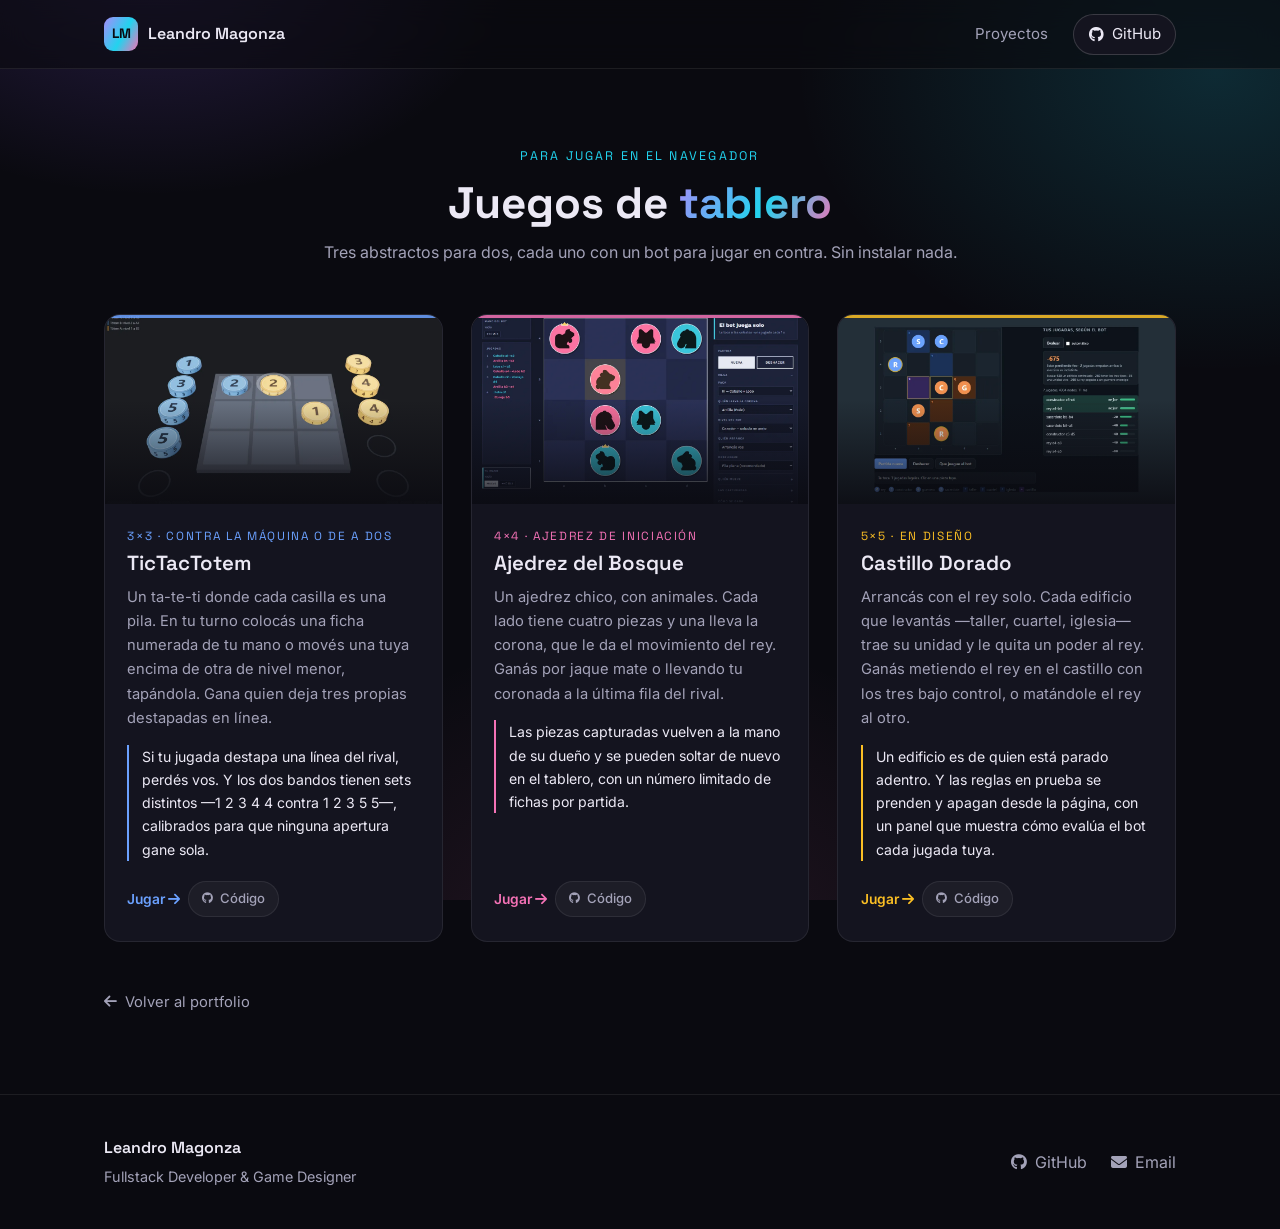
==== games/index.html @ 07c810e4 "Add a games page with the three browser-playable board games /games/ lists TicTacTotem, Ajedrez del " ====
<!DOCTYPE html>
<html lang="es">

<head>
  <meta charset="UTF-8">
  <meta name="viewport" content="width=device-width, initial-scale=1.0">
  <title>Juegos · Leandro Magonza</title>
  <meta name="description"
    content="Tres juegos de tablero abstractos para jugar en el navegador: TicTacTotem, Ajedrez del Bosque y Castillo Dorado.">
  <meta name="author" content="Leandro Magonza">

  <meta property="og:title" content="Juegos · Leandro Magonza">
  <meta property="og:description"
    content="Tres juegos de tablero abstractos, jugables en el navegador contra un bot.">
  <meta property="og:type" content="website">
  <meta property="og:url" content="https://leandromagonza.github.io/games/">

  <link rel="icon"
    href="data:image/svg+xml,<svg xmlns='http://www.w3.org/2000/svg' viewBox='0 0 100 100'><text y='.9em' font-size='90'>🎲</text></svg>">

  <link rel="preconnect" href="https://fonts.googleapis.com">
  <link rel="preconnect" href="https://fonts.gstatic.com" crossorigin>
  <link rel="stylesheet"
    href="https://fonts.googleapis.com/css2?family=Inter:wght@400;500;600;700&family=Space+Grotesk:wght@500;600;700&display=swap">
  <link rel="stylesheet" href="https://cdnjs.cloudflare.com/ajax/libs/font-awesome/6.5.1/css/all.min.css">
  <!-- Mismo sistema de diseño que el portfolio: esta página sólo agrega lo propio. -->
  <link rel="stylesheet" href="../style.css">
  <style>
    .juegos {
      max-width: var(--maxw);
      margin: 0 auto;
      padding: 4.5rem 1.5rem 3rem;
    }

    .juegos__grid {
      display: grid;
      grid-template-columns: repeat(auto-fill, minmax(320px, 1fr));
      gap: 1.75rem;
    }

    /* En el portfolio la tarjeta abre un modal por JS; acá la tarjeta entera
       lleva al juego. El enlace del título se estira sobre toda la tarjeta y
       "Código" queda encima, clickeable aparte. */
    .juego .project-card__title a::after {
      content: "";
      position: absolute;
      inset: 0;
      z-index: 1;
    }

    .juego .project-card__title a:focus-visible {
      outline: none;
    }

    .juego:focus-within {
      transform: translateY(-6px);
      border-color: var(--card-accent);
      box-shadow: 0 26px 60px -24px var(--card-glow);
    }

    .juego__meta {
      font-family: "Space Grotesk", sans-serif;
      font-size: 0.74rem;
      letter-spacing: 0.14em;
      text-transform: uppercase;
      color: var(--card-accent);
      margin: 0 0 0.45rem;
    }

    /* El portfolio corta la descripción a tres líneas; acá la descripción es
       el contenido, así que va entera. */
    .juego .project-card__desc {
      display: block;
      -webkit-line-clamp: unset;
      overflow: visible;
      margin-bottom: 0.9rem;
    }

    .juego__distinto {
      font-size: 0.88rem;
      color: var(--text);
      margin: 0 0 1.25rem;
      padding-left: 0.8rem;
      border-left: 2px solid var(--card-accent);
    }

    .juego .project-card__links {
      position: relative;
      z-index: 2;
      align-items: center;
    }

    .juego__jugar {
      font-size: 0.86rem;
      font-weight: 600;
      color: var(--card-accent);
    }

    .juego__volver {
      display: inline-flex;
      align-items: center;
      gap: 0.5rem;
      color: var(--muted);
      font-size: 0.92rem;
      margin-top: 3rem;
    }

    .juego__volver:hover {
      color: var(--text);
    }

    @media (prefers-reduced-motion: reduce) {

      .juego,
      .juego img {
        transition: none !important;
        transform: none !important;
      }
    }
  </style>
</head>

<body>
  <div class="bg-glows" aria-hidden="true"></div>

  <header class="nav">
    <div class="nav__inner">
      <a class="nav__brand" href="../">
        <span class="nav__logo">LM</span>
        <span class="nav__name">Leandro Magonza</span>
      </a>
      <nav class="nav__links">
        <a href="../#projects">Proyectos</a>
        <a class="nav__cta" href="https://github.com/LeandroMagonza" target="_blank" rel="noopener">
          <i class="fab fa-github"></i><span>GitHub</span>
        </a>
      </nav>
    </div>
  </header>

  <main class="juegos">
    <div class="section__head">
      <span class="section__kicker">Para jugar en el navegador</span>
      <h1 class="section__title">Juegos de <span class="grad-text">tablero</span></h1>
      <p class="section__sub">Tres abstractos para dos, cada uno con un bot para jugar en contra. Sin instalar nada.</p>
    </div>

    <div class="juegos__grid">

      <article class="project-card juego" style="--card-accent:#6BA1FF;--card-glow:rgba(107,161,255,.45)">
        <div class="project-card__media">
          <img src="img/tictactotem.webp" width="1200" height="750" loading="lazy"
            alt="Partida de TicTacTotem en curso: un tablero de tres por tres con fichas numeradas azules y amarillas.">
        </div>
        <div class="project-card__body">
          <p class="juego__meta">3×3 · contra la máquina o de a dos</p>
          <h2 class="project-card__title">
            <a href="https://leandromagonza.github.io/TicTacTotem/">TicTacTotem</a>
          </h2>
          <p class="project-card__desc">
            Un ta-te-ti donde cada casilla es una pila. En tu turno colocás una ficha numerada
            de tu mano o movés una tuya encima de otra de nivel menor, tapándola. Gana quien
            deja tres propias destapadas en línea.
          </p>
          <p class="juego__distinto">
            Si tu jugada destapa una línea del rival, perdés vos. Y los dos bandos tienen sets
            distintos —1 2 3 4 4 contra 1 2 3 5 5—, calibrados para que ninguna apertura gane sola.
          </p>
          <div class="project-card__links">
            <span class="juego__jugar">Jugar <i class="fas fa-arrow-right"></i></span>
            <a class="link-btn" href="https://github.com/LeandroMagonza/TicTacTotem" target="_blank" rel="noopener">
              <i class="fab fa-github"></i> Código
            </a>
          </div>
        </div>
      </article>

      <article class="project-card juego" style="--card-accent:#F472B6;--card-glow:rgba(244,114,182,.45)">
        <div class="project-card__media">
          <img src="img/animal-chess.webp" width="1200" height="750" loading="lazy" style="object-position:50% 100%"
            alt="Partida del Ajedrez del Bosque en curso: un tablero de cuatro por cuatro con piezas de animales rosas y celestes.">
        </div>
        <div class="project-card__body">
          <p class="juego__meta">4×4 · ajedrez de iniciación</p>
          <h2 class="project-card__title">
            <a href="https://leandromagonza.github.io/animal-chess/">Ajedrez del Bosque</a>
          </h2>
          <p class="project-card__desc">
            Un ajedrez chico, con animales. Cada lado tiene cuatro piezas y una lleva la
            corona, que le da el movimiento del rey. Ganás por jaque mate o llevando tu
            coronada a la última fila del rival.
          </p>
          <p class="juego__distinto">
            Las piezas capturadas vuelven a la mano de su dueño y se pueden soltar de nuevo
            en el tablero, con un número limitado de fichas por partida.
          </p>
          <div class="project-card__links">
            <span class="juego__jugar">Jugar <i class="fas fa-arrow-right"></i></span>
            <a class="link-btn" href="https://github.com/LeandroMagonza/animal-chess" target="_blank" rel="noopener">
              <i class="fab fa-github"></i> Código
            </a>
          </div>
        </div>
      </article>

      <article class="project-card juego" style="--card-accent:#FBBF24;--card-glow:rgba(251,191,36,.4)">
        <div class="project-card__media">
          <img src="img/castillo-dorado.webp" width="1200" height="750" loading="lazy"
            alt="Partida de Castillo Dorado en curso: tablero de cinco por cinco con edificios y unidades azules y naranjas, un castillo violeta, y al lado la lista de jugadas evaluadas por el bot.">
        </div>
        <div class="project-card__body">
          <p class="juego__meta">5×5 · en diseño</p>
          <h2 class="project-card__title">
            <a href="https://leandromagonza.github.io/castillo-dorado/">Castillo Dorado</a>
          </h2>
          <p class="project-card__desc">
            Arrancás con el rey solo. Cada edificio que levantás —taller, cuartel, iglesia—
            trae su unidad y le quita un poder al rey. Ganás metiendo el rey en el castillo con
            los tres bajo control, o matándole el rey al otro.
          </p>
          <p class="juego__distinto">
            Un edificio es de quien está parado adentro. Y las reglas en prueba se prenden y
            apagan desde la página, con un panel que muestra cómo evalúa el bot cada jugada tuya.
          </p>
          <div class="project-card__links">
            <span class="juego__jugar">Jugar <i class="fas fa-arrow-right"></i></span>
            <a class="link-btn" href="https://github.com/LeandroMagonza/castillo-dorado" target="_blank" rel="noopener">
              <i class="fab fa-github"></i> Código
            </a>
          </div>
        </div>
      </article>

    </div>

    <a class="juego__volver" href="../"><i class="fas fa-arrow-left"></i> Volver al portfolio</a>
  </main>

  <footer class="footer">
    <div class="footer__inner">
      <div>
        <p class="footer__name">Leandro Magonza</p>
        <p class="footer__role">Fullstack Developer &amp; Game Designer</p>
      </div>
      <div class="footer__links">
        <a href="https://github.com/LeandroMagonza" target="_blank" rel="noopener">
          <i class="fab fa-github"></i> GitHub
        </a>
        <a href="mailto:leandro.magonza@gmail.com">
          <i class="fas fa-envelope"></i> Email
        </a>
      </div>
    </div>
  </footer>
</body>

</html>
---- style.css ----
/* =========================================================
   Leandro Magonza — Portfolio
   Modern dark theme
   ========================================================= */

:root {
  --bg: #0a0a10;
  --bg-2: #0f0f18;
  --surface: #14141f;
  --surface-2: #1b1b28;
  --border: rgba(255, 255, 255, 0.08);
  --border-strong: rgba(255, 255, 255, 0.16);
  --text: #ece9f5;
  --muted: #a3a2b8;
  --muted-2: #74738a;

  --violet: #8b5cf6;
  --cyan: #22d3ee;
  --pink: #f472b6;

  --accent-red: #ff5470;
  --accent-green: #4ade80;
  --accent-blue: #38bdf8;
  --accent-yellow: #fbbf24;

  --grad: linear-gradient(120deg, #a78bfa 0%, #22d3ee 55%, #f472b6 100%);
  --radius: 16px;
  --radius-sm: 10px;
  --shadow: 0 18px 50px -20px rgba(0, 0, 0, 0.75);
  --maxw: 1120px;
  --ease: cubic-bezier(0.22, 1, 0.36, 1);
}

* {
  box-sizing: border-box;
}

html {
  scroll-behavior: smooth;
}

body {
  margin: 0;
  font-family: "Inter", system-ui, -apple-system, sans-serif;
  background: var(--bg);
  color: var(--text);
  line-height: 1.65;
  -webkit-font-smoothing: antialiased;
  text-rendering: optimizeLegibility;
  overflow-x: hidden;
}

h1, h2, h3, h4 {
  font-family: "Space Grotesk", "Inter", sans-serif;
  line-height: 1.1;
  margin: 0;
}

a {
  color: inherit;
  text-decoration: none;
  transition: color 0.25s var(--ease);
}

img {
  max-width: 100%;
  display: block;
}

.grad-text {
  background: var(--grad);
  -webkit-background-clip: text;
  background-clip: text;
  -webkit-text-fill-color: transparent;
  color: transparent;
}

/* ---------- Ambient background ---------- */
.bg-glows {
  position: fixed;
  inset: 0;
  z-index: -1;
  background:
    radial-gradient(600px 400px at 12% -5%, rgba(139, 92, 246, 0.22), transparent 60%),
    radial-gradient(700px 500px at 95% 8%, rgba(34, 211, 238, 0.16), transparent 60%),
    radial-gradient(700px 600px at 50% 110%, rgba(244, 114, 182, 0.12), transparent 60%),
    var(--bg);
}

/* ---------- Navbar ---------- */
.nav {
  position: sticky;
  top: 0;
  z-index: 100;
  backdrop-filter: blur(14px);
  background: rgba(10, 10, 16, 0.62);
  border-bottom: 1px solid var(--border);
}

.nav__inner {
  max-width: var(--maxw);
  margin: 0 auto;
  padding: 0.85rem 1.5rem;
  display: flex;
  align-items: center;
  justify-content: space-between;
}

.nav__brand {
  display: flex;
  align-items: center;
  gap: 0.65rem;
  font-weight: 600;
}

.nav__logo {
  display: grid;
  place-items: center;
  width: 34px;
  height: 34px;
  border-radius: 9px;
  font-family: "Space Grotesk", sans-serif;
  font-weight: 700;
  font-size: 0.85rem;
  color: #0a0a10;
  background: var(--grad);
}

.nav__name {
  font-family: "Space Grotesk", sans-serif;
}

.nav__links {
  display: flex;
  align-items: center;
  gap: 1.6rem;
  font-size: 0.94rem;
}

.nav__links a {
  color: var(--muted);
}

.nav__links a:hover {
  color: var(--text);
}

.nav__cta {
  display: inline-flex;
  align-items: center;
  gap: 0.5rem;
  padding: 0.45rem 0.9rem;
  border-radius: 999px;
  border: 1px solid var(--border-strong);
  color: var(--text) !important;
  background: var(--surface);
  transition: border-color 0.25s var(--ease), transform 0.25s var(--ease);
}

.nav__cta:hover {
  border-color: var(--violet);
  transform: translateY(-1px);
}

/* ---------- Layout helpers ---------- */
main {
  max-width: var(--maxw);
  margin: 0 auto;
  padding: 0 1.5rem;
}

section {
  padding: 5.5rem 0;
}

.section__head {
  text-align: center;
  margin-bottom: 3rem;
}

.section__kicker {
  display: inline-block;
  font-family: "Space Grotesk", sans-serif;
  font-size: 0.78rem;
  letter-spacing: 0.18em;
  text-transform: uppercase;
  color: var(--cyan);
  margin-bottom: 0.75rem;
}

.section__title {
  font-size: clamp(1.9rem, 4vw, 2.75rem);
  font-weight: 700;
}

.section__sub {
  color: var(--muted);
  margin: 0.75rem 0 0;
}

/* ---------- Hero ---------- */
.hero {
  padding: 5.5rem 0 4.5rem;
}

.hero__inner {
  max-width: 760px;
}

.hero__eyebrow {
  font-family: "Space Grotesk", sans-serif;
  font-size: 0.9rem;
  letter-spacing: 0.06em;
  color: var(--muted);
  margin: 0 0 1.1rem;
  display: inline-flex;
  align-items: center;
  padding: 0.4rem 0.9rem;
  border-radius: 999px;
  border: 1px solid var(--border);
  background: rgba(255, 255, 255, 0.03);
}

.hero__title {
  font-size: clamp(3rem, 10vw, 5.75rem);
  font-weight: 700;
  letter-spacing: -0.02em;
  margin: 0 0 1.4rem;
}

.hero__lead {
  font-size: clamp(1.05rem, 2.4vw, 1.3rem);
  color: var(--muted);
  max-width: 620px;
  margin: 0 0 2.2rem;
}

.hero__lead strong {
  color: var(--text);
}

.hero__actions {
  display: flex;
  flex-wrap: wrap;
  gap: 0.9rem;
  margin-bottom: 3.5rem;
}

.btn {
  display: inline-flex;
  align-items: center;
  gap: 0.6rem;
  padding: 0.85rem 1.6rem;
  border-radius: 999px;
  font-weight: 600;
  font-size: 0.98rem;
  cursor: pointer;
  border: 1px solid transparent;
  transition: transform 0.25s var(--ease), box-shadow 0.25s var(--ease), border-color 0.25s var(--ease);
}

.btn--primary {
  color: #0a0a10;
  background: var(--grad);
  box-shadow: 0 12px 30px -10px rgba(139, 92, 246, 0.6);
}

.btn--primary:hover {
  transform: translateY(-2px);
  box-shadow: 0 18px 40px -12px rgba(34, 211, 238, 0.6);
}

.btn--ghost {
  color: var(--text);
  background: var(--surface);
  border-color: var(--border-strong);
}

.btn--ghost:hover {
  transform: translateY(-2px);
  border-color: var(--violet);
}

.hero__stats {
  list-style: none;
  margin: 0;
  padding: 0;
  display: flex;
  flex-wrap: wrap;
  gap: 2.75rem;
}

.hero__stats li {
  display: flex;
  flex-direction: column;
}

.stat__num {
  font-family: "Space Grotesk", sans-serif;
  font-size: clamp(2rem, 5vw, 2.85rem);
  font-weight: 700;
  line-height: 1;
}

.stat__plus {
  color: var(--cyan);
}

.stat__label {
  color: var(--muted);
  font-size: 0.9rem;
  margin-top: 0.35rem;
}

/* ---------- About ---------- */
.about__grid {
  display: grid;
  grid-template-columns: 1.15fr 1fr;
  gap: 3rem;
  align-items: start;
}

.about__text p {
  margin: 0 0 1.2rem;
  color: var(--muted);
  font-size: 1.02rem;
}

.about__text strong {
  color: var(--text);
}

.skills__group {
  padding: 1.5rem;
  border: 1px solid var(--border);
  border-radius: var(--radius);
  background: rgba(255, 255, 255, 0.02);
  margin-bottom: 1.25rem;
}

.skills__title {
  font-size: 1rem;
  font-weight: 600;
  margin-bottom: 1rem;
  display: flex;
  align-items: center;
  gap: 0.55rem;
}

.skills__title i {
  color: var(--cyan);
}

.chips {
  list-style: none;
  margin: 0;
  padding: 0;
  display: flex;
  flex-wrap: wrap;
  gap: 0.55rem;
}

.chips li {
  font-size: 0.86rem;
  padding: 0.4rem 0.85rem;
  border-radius: 999px;
  background: rgba(139, 92, 246, 0.12);
  border: 1px solid rgba(139, 92, 246, 0.25);
  color: #d9d2ff;
  transition: transform 0.2s var(--ease), background 0.2s var(--ease);
}

.chips li:hover {
  transform: translateY(-2px);
  background: rgba(139, 92, 246, 0.22);
}

.chips--muted li {
  background: rgba(255, 255, 255, 0.04);
  border-color: var(--border);
  color: var(--muted);
}

.chips--muted li:hover {
  background: rgba(255, 255, 255, 0.08);
}

/* ---------- Projects grid ---------- */
.projects__grid {
  display: grid;
  grid-template-columns: repeat(auto-fill, minmax(330px, 1fr));
  gap: 1.75rem;
}

.project-card {
  position: relative;
  display: flex;
  flex-direction: column;
  background: var(--surface);
  border: 1px solid var(--border);
  border-radius: var(--radius);
  overflow: hidden;
  cursor: pointer;
  transition: transform 0.35s var(--ease), border-color 0.35s var(--ease), box-shadow 0.35s var(--ease);
}

.project-card::before {
  content: "";
  position: absolute;
  top: 0;
  left: 0;
  right: 0;
  height: 3px;
  background: var(--card-accent, var(--violet));
  opacity: 0.85;
  z-index: 2;
}

.project-card:hover,
.project-card:focus-visible {
  transform: translateY(-6px);
  border-color: var(--card-accent, var(--violet));
  box-shadow: 0 26px 60px -24px var(--card-glow, rgba(139, 92, 246, 0.5));
  outline: none;
}

.project-card__media {
  position: relative;
  aspect-ratio: 16 / 9;
  overflow: hidden;
  background: var(--bg-2);
}

.project-card__media img {
  width: 100%;
  height: 100%;
  object-fit: cover;
  transition: transform 0.5s var(--ease);
}

.project-card:hover .project-card__media img {
  transform: scale(1.06);
}

.project-card__media::after {
  content: "";
  position: absolute;
  inset: 0;
  background: linear-gradient(to top, rgba(10, 10, 16, 0.85), transparent 55%);
}

.project-card__body {
  padding: 1.35rem 1.4rem 1.5rem;
  display: flex;
  flex-direction: column;
  flex: 1;
}

.project-card__title {
  font-size: 1.28rem;
  font-weight: 600;
  margin-bottom: 0.6rem;
  transition: color 0.25s var(--ease);
}

.project-card:hover .project-card__title {
  color: var(--card-accent, var(--violet));
}

.project-card__desc {
  color: var(--muted);
  font-size: 0.92rem;
  margin: 0 0 1.15rem;
  display: -webkit-box;
  -webkit-line-clamp: 3;
  -webkit-box-orient: vertical;
  overflow: hidden;
}

.project-card__links {
  margin-top: auto;
  display: flex;
  flex-wrap: wrap;
  gap: 0.5rem;
}

/* ---------- Link buttons (cards + modal) ---------- */
.link-btn {
  display: inline-flex;
  align-items: center;
  gap: 0.45rem;
  font-size: 0.82rem;
  font-weight: 500;
  padding: 0.4rem 0.8rem;
  border-radius: 999px;
  color: var(--muted);
  background: rgba(255, 255, 255, 0.04);
  border: 1px solid var(--border);
  transition: all 0.22s var(--ease);
}

.link-btn:hover {
  color: var(--text);
  border-color: var(--card-accent, var(--violet));
  background: rgba(255, 255, 255, 0.08);
  transform: translateY(-2px);
}

.link-btn i {
  font-size: 0.85em;
}

/* ---------- Footer ---------- */
.footer {
  border-top: 1px solid var(--border);
  margin-top: 2rem;
}

.footer__inner {
  max-width: var(--maxw);
  margin: 0 auto;
  padding: 2.5rem 1.5rem;
  display: flex;
  flex-wrap: wrap;
  gap: 1.5rem;
  align-items: center;
  justify-content: space-between;
}

.footer__name {
  font-family: "Space Grotesk", sans-serif;
  font-weight: 600;
  margin: 0;
}

.footer__role {
  color: var(--muted);
  font-size: 0.9rem;
  margin: 0.2rem 0 0;
}

.footer__links {
  display: flex;
  gap: 1.5rem;
}

.footer__links a {
  color: var(--muted);
  display: inline-flex;
  align-items: center;
  gap: 0.5rem;
}

.footer__links a:hover {
  color: var(--text);
}

/* ---------- Modal ---------- */
.modal {
  display: none;
  position: fixed;
  inset: 0;
  z-index: 1000;
  background: rgba(6, 6, 12, 0.72);
  backdrop-filter: blur(8px);
  padding: 2.5rem 1.25rem;
  overflow-y: auto;
}

.modal.open {
  display: block;
}

.modal__content {
  position: relative;
  max-width: 900px;
  margin: 0 auto;
  background: var(--surface);
  border: 1px solid var(--border-strong);
  border-radius: var(--radius);
  box-shadow: var(--shadow);
  padding: 2.25rem 2.25rem 2.5rem;
  animation: modalIn 0.35s var(--ease);
}

@keyframes modalIn {
  from { opacity: 0; transform: translateY(18px) scale(0.98); }
  to { opacity: 1; transform: translateY(0) scale(1); }
}

.modal__close {
  position: absolute;
  top: 1rem;
  right: 1.15rem;
  width: 38px;
  height: 38px;
  border-radius: 50%;
  border: 1px solid var(--border);
  background: rgba(255, 255, 255, 0.04);
  color: var(--muted);
  font-size: 1.4rem;
  line-height: 1;
  cursor: pointer;
  transition: all 0.22s var(--ease);
}

.modal__close:hover {
  color: var(--text);
  border-color: var(--accent-red);
  background: rgba(255, 84, 112, 0.15);
}

.modal__title {
  font-size: clamp(1.6rem, 4vw, 2.2rem);
  font-weight: 700;
  margin: 0 2.5rem 1rem 0;
}

.modal__links {
  display: flex;
  flex-wrap: wrap;
  gap: 0.5rem;
  margin-bottom: 1.25rem;
}

.modal__desc {
  color: var(--muted);
  margin: 0 0 1.75rem;
  font-size: 1rem;
}

/* ---------- Carousel ---------- */
.carousel {
  position: relative;
  border-radius: var(--radius-sm);
  overflow: hidden;
  background: var(--bg-2);
  border: 1px solid var(--border);
}

.carousel__inner {
  display: flex;
  align-items: center;
  justify-content: center;
  min-height: 240px;
  max-height: 70vh;
}

.carousel__inner .carousel-image {
  max-height: 70vh;
  max-width: 100%;
  width: auto;
  height: auto;
  object-fit: contain;
}

.carousel__ctrl {
  position: absolute;
  top: 50%;
  transform: translateY(-50%);
  z-index: 3;
  width: 44px;
  height: 44px;
  display: grid;
  place-items: center;
  border-radius: 50%;
  border: 1px solid var(--border-strong);
  background: rgba(10, 10, 16, 0.65);
  backdrop-filter: blur(6px);
  color: var(--text);
  font-size: 1rem;
  cursor: pointer;
  transition: all 0.22s var(--ease);
}

.carousel__ctrl:hover {
  background: var(--violet);
  color: #0a0a10;
  border-color: var(--violet);
}

.carousel__ctrl--left { left: 12px; }
.carousel__ctrl--right { right: 12px; }

.hide {
  display: none !important;
}

/* ---------- Responsive ---------- */
@media (max-width: 820px) {
  .about__grid {
    grid-template-columns: 1fr;
    gap: 2rem;
  }
  section { padding: 4rem 0; }
  .hero { padding: 3.5rem 0 3rem; }
}

@media (max-width: 560px) {
  .nav__name { display: none; }
  .nav__links { gap: 1.1rem; }
  .hero__stats { gap: 1.75rem; }
  .projects__grid { grid-template-columns: 1fr; }
  .modal__content { padding: 1.75rem 1.35rem 2rem; }
  .modal { padding: 1.25rem 0.75rem; }
}

@media (prefers-reduced-motion: reduce) {
  * { animation: none !important; transition: none !important; scroll-behavior: auto; }
}
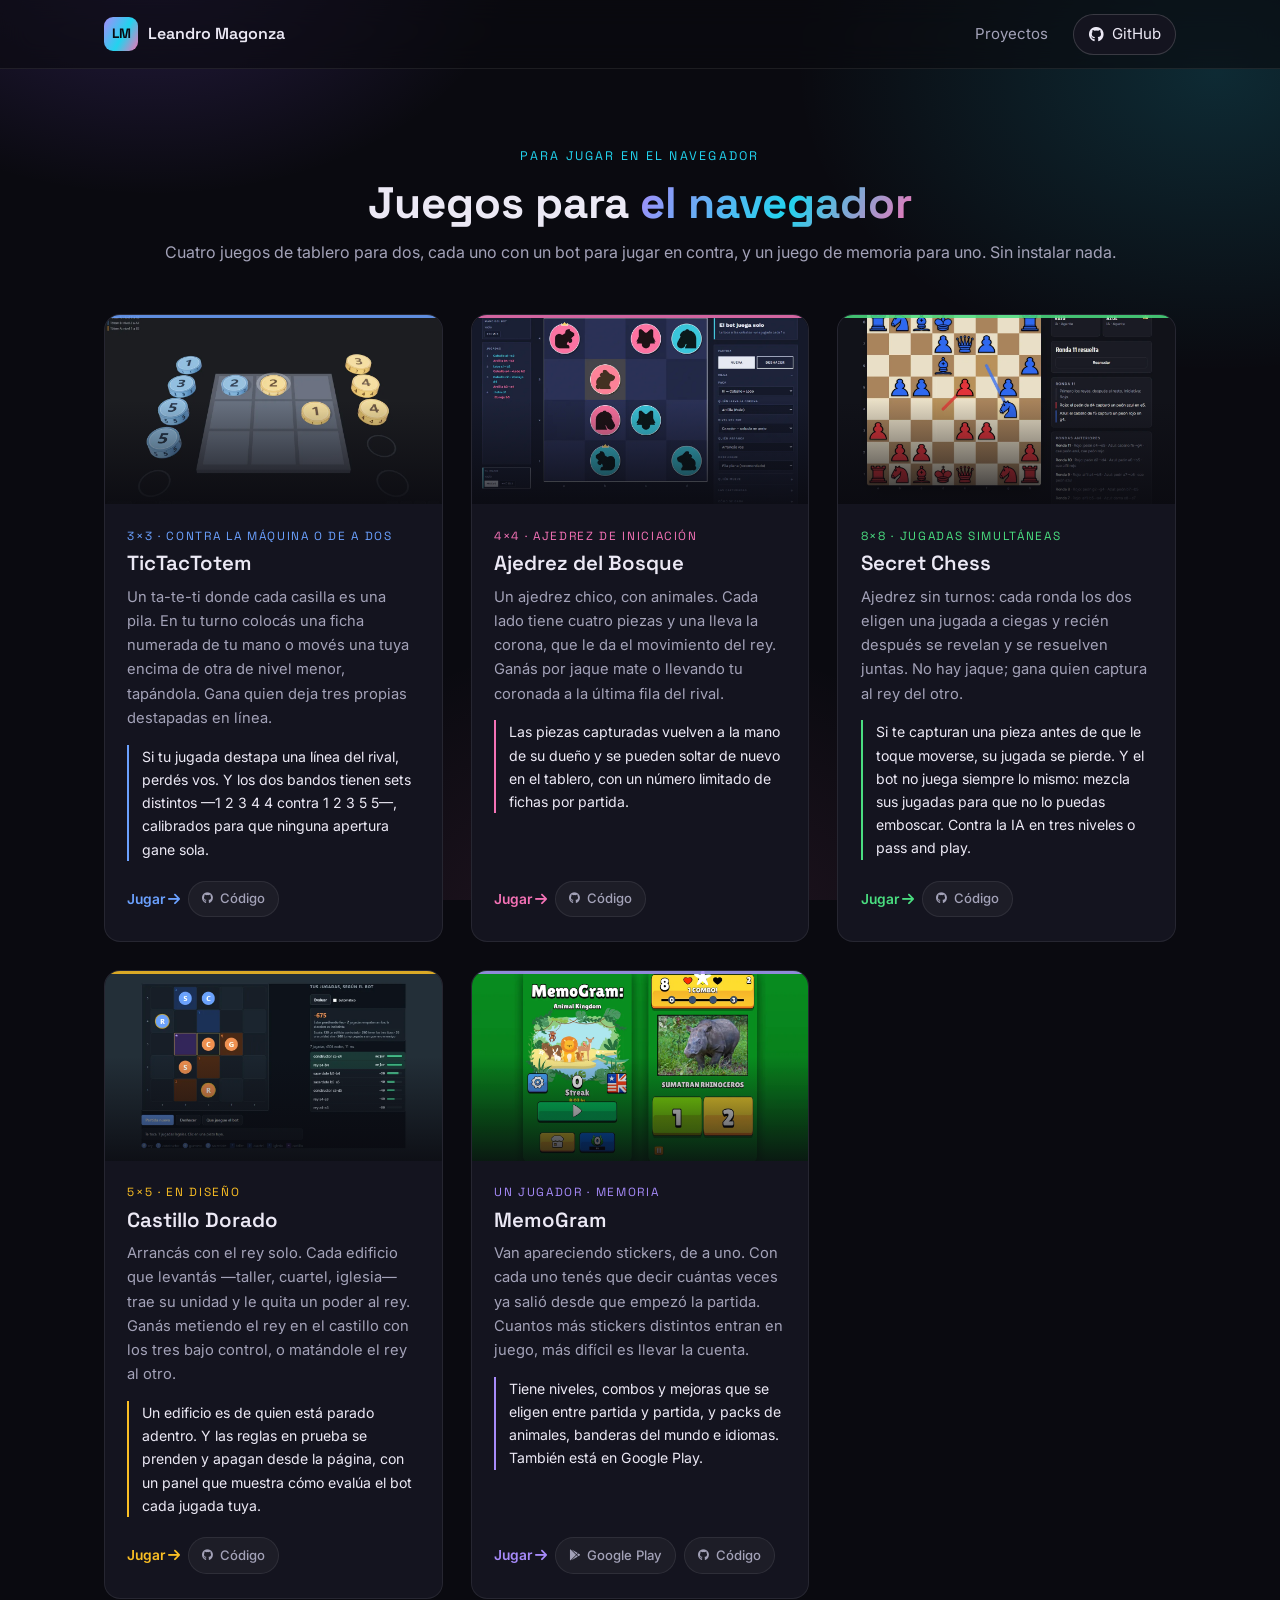
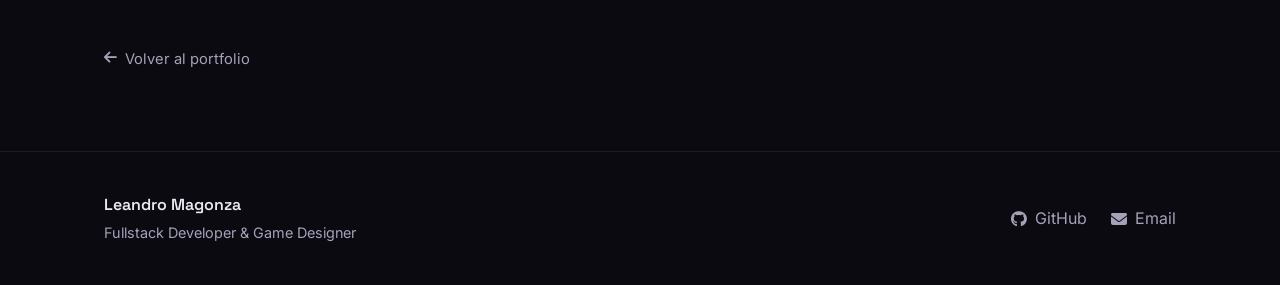
==== commit 1363bfef: "Add Secret Chess and MemoGram to the games page Co-Authored-By: Claude Fable 5.1 <noreply@anthropic." ====
--- a/games/index.html
+++ b/games/index.html
@@ -6,12 +6,12 @@
   <meta name="viewport" content="width=device-width, initial-scale=1.0">
   <title>Juegos · Leandro Magonza</title>
   <meta name="description"
-    content="Tres juegos de tablero abstractos para jugar en el navegador: TicTacTotem, Ajedrez del Bosque y Castillo Dorado.">
+    content="Juegos para jugar en el navegador: TicTacTotem, Ajedrez del Bosque, Secret Chess, Castillo Dorado y MemoGram.">
   <meta name="author" content="Leandro Magonza">
 
   <meta property="og:title" content="Juegos · Leandro Magonza">
   <meta property="og:description"
-    content="Tres juegos de tablero abstractos, jugables en el navegador contra un bot.">
+    content="Cuatro juegos de tablero con bot y un juego de memoria, jugables en el navegador.">
   <meta property="og:type" content="website">
   <meta property="og:url" content="https://leandromagonza.github.io/games/">
 
@@ -141,8 +141,8 @@
   <main class="juegos">
     <div class="section__head">
       <span class="section__kicker">Para jugar en el navegador</span>
-      <h1 class="section__title">Juegos de <span class="grad-text">tablero</span></h1>
-      <p class="section__sub">Tres abstractos para dos, cada uno con un bot para jugar en contra. Sin instalar nada.</p>
+      <h1 class="section__title">Juegos para <span class="grad-text">el navegador</span></h1>
+      <p class="section__sub">Cuatro juegos de tablero para dos, cada uno con un bot para jugar en contra, y un juego de memoria para uno. Sin instalar nada.</p>
     </div>
 
     <div class="juegos__grid">
@@ -203,6 +203,34 @@
         </div>
       </article>
 
+      <article class="project-card juego" style="--card-accent:#4ADE80;--card-glow:rgba(74,222,128,.4)">
+        <div class="project-card__media">
+          <img src="img/secret-chess.webp" width="1200" height="750" loading="lazy"
+            alt="Partida de Secret Chess en curso: tablero de ajedrez con piezas rojas y azules, dos flechas que muestran las jugadas reveladas de la ronda y, al lado, la crónica de lo que pasó.">
+        </div>
+        <div class="project-card__body">
+          <p class="juego__meta">8×8 · jugadas simultáneas</p>
+          <h2 class="project-card__title">
+            <a href="https://leandromagonza.github.io/SecretChess/">Secret Chess</a>
+          </h2>
+          <p class="project-card__desc">
+            Ajedrez sin turnos: cada ronda los dos eligen una jugada a ciegas y recién después
+            se revelan y se resuelven juntas. No hay jaque; gana quien captura al rey del otro.
+          </p>
+          <p class="juego__distinto">
+            Si te capturan una pieza antes de que le toque moverse, su jugada se pierde. Y el
+            bot no juega siempre lo mismo: mezcla sus jugadas para que no lo puedas emboscar.
+            Contra la IA en tres niveles o pass and play.
+          </p>
+          <div class="project-card__links">
+            <span class="juego__jugar">Jugar <i class="fas fa-arrow-right"></i></span>
+            <a class="link-btn" href="https://github.com/LeandroMagonza/SecretChess" target="_blank" rel="noopener">
+              <i class="fab fa-github"></i> Código
+            </a>
+          </div>
+        </div>
+      </article>
+
       <article class="project-card juego" style="--card-accent:#FBBF24;--card-glow:rgba(251,191,36,.4)">
         <div class="project-card__media">
           <img src="img/castillo-dorado.webp" width="1200" height="750" loading="lazy"
@@ -225,6 +253,37 @@
           <div class="project-card__links">
             <span class="juego__jugar">Jugar <i class="fas fa-arrow-right"></i></span>
             <a class="link-btn" href="https://github.com/LeandroMagonza/castillo-dorado" target="_blank" rel="noopener">
+              <i class="fab fa-github"></i> Código
+            </a>
+          </div>
+        </div>
+      </article>
+
+      <article class="project-card juego" style="--card-accent:#A78BFA;--card-glow:rgba(167,139,250,.45)">
+        <div class="project-card__media">
+          <img src="img/memogram.webp" width="1200" height="750" loading="lazy"
+            alt="MemoGram: a la izquierda el menú de Animal Kingdom, a la derecha una partida con un sticker en pantalla y la grilla de números para responder.">
+        </div>
+        <div class="project-card__body">
+          <p class="juego__meta">Un jugador · memoria</p>
+          <h2 class="project-card__title">
+            <a href="https://leandromagonza.github.io/MemoryGame/">MemoGram</a>
+          </h2>
+          <p class="project-card__desc">
+            Van apareciendo stickers, de a uno. Con cada uno tenés que decir cuántas veces
+            ya salió desde que empezó la partida. Cuantos más stickers distintos entran en
+            juego, más difícil es llevar la cuenta.
+          </p>
+          <p class="juego__distinto">
+            Tiene niveles, combos y mejoras que se eligen entre partida y partida, y packs de
+            animales, banderas del mundo e idiomas. También está en Google Play.
+          </p>
+          <div class="project-card__links">
+            <span class="juego__jugar">Jugar <i class="fas fa-arrow-right"></i></span>
+            <a class="link-btn" href="https://play.google.com/store/apps/details?id=com.piratepenguin.memogramworldflags" target="_blank" rel="noopener">
+              <i class="fab fa-google-play"></i> Google Play
+            </a>
+            <a class="link-btn" href="https://github.com/LeandroMagonza/MemoryGame" target="_blank" rel="noopener">
               <i class="fab fa-github"></i> Código
             </a>
           </div>
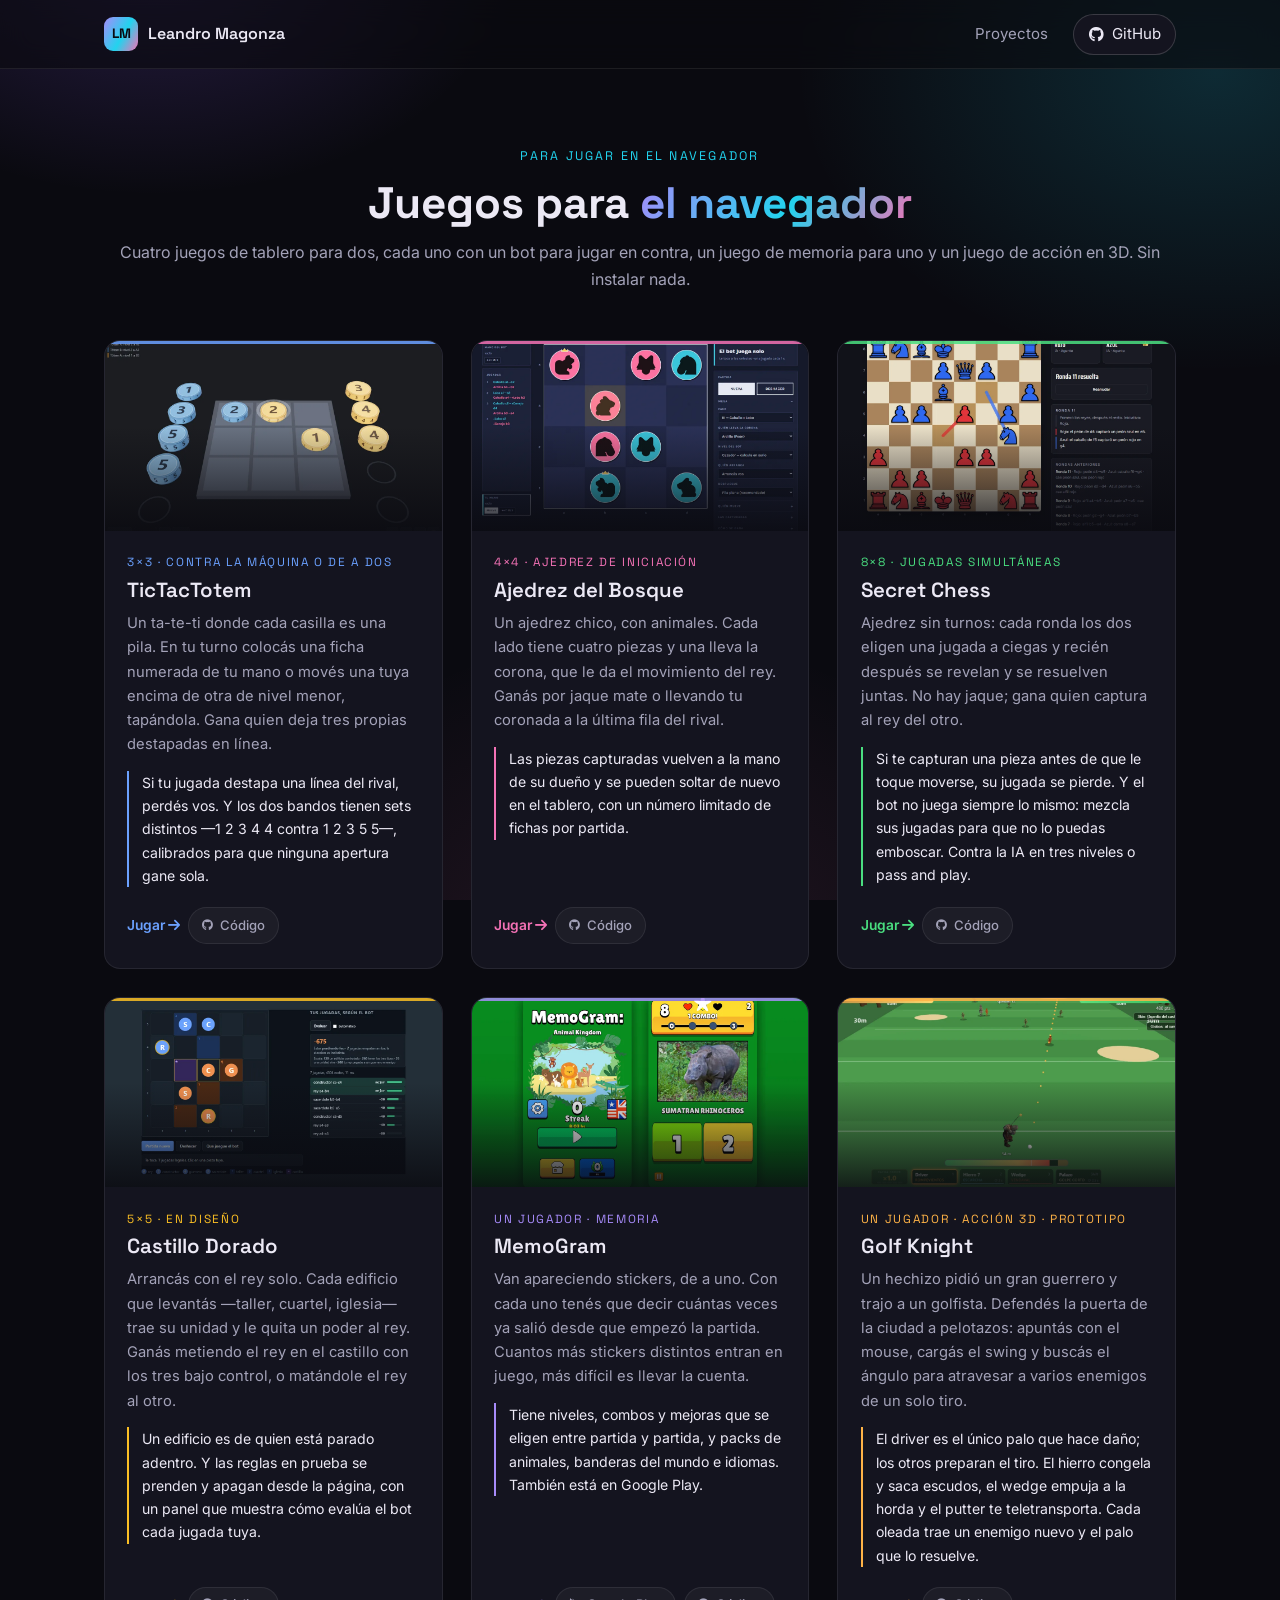
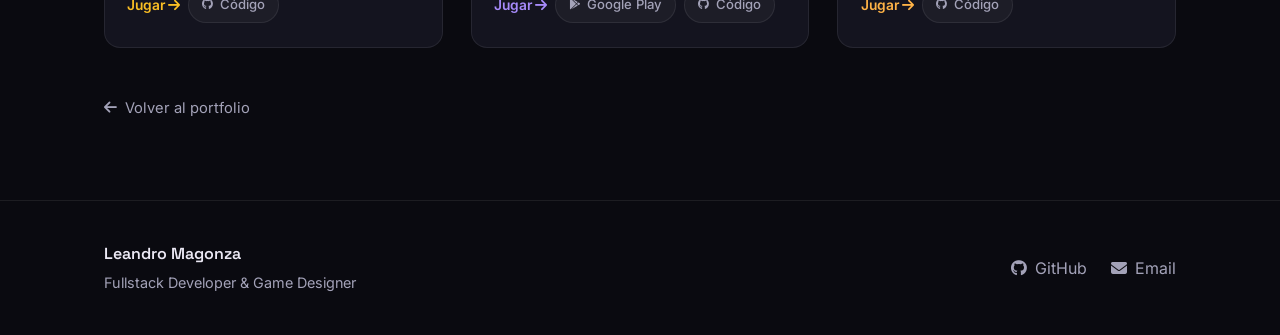
==== commit 70b4c009: "Add Golf Knight to the games page and the portfolio Co-Authored-By: Claude Fable 5.1 <noreply@anthro" ====
--- a/games/index.html
+++ b/games/index.html
@@ -6,12 +6,12 @@
   <meta name="viewport" content="width=device-width, initial-scale=1.0">
   <title>Juegos · Leandro Magonza</title>
   <meta name="description"
-    content="Juegos para jugar en el navegador: TicTacTotem, Ajedrez del Bosque, Secret Chess, Castillo Dorado y MemoGram.">
+    content="Juegos para jugar en el navegador: TicTacTotem, Ajedrez del Bosque, Secret Chess, Castillo Dorado, MemoGram y Golf Knight.">
   <meta name="author" content="Leandro Magonza">
 
   <meta property="og:title" content="Juegos · Leandro Magonza">
   <meta property="og:description"
-    content="Cuatro juegos de tablero con bot y un juego de memoria, jugables en el navegador.">
+    content="Cuatro juegos de tablero con bot, un juego de memoria y un juego de acción, jugables en el navegador.">
   <meta property="og:type" content="website">
   <meta property="og:url" content="https://leandromagonza.github.io/games/">
 
@@ -142,7 +142,7 @@
     <div class="section__head">
       <span class="section__kicker">Para jugar en el navegador</span>
       <h1 class="section__title">Juegos para <span class="grad-text">el navegador</span></h1>
-      <p class="section__sub">Cuatro juegos de tablero para dos, cada uno con un bot para jugar en contra, y un juego de memoria para uno. Sin instalar nada.</p>
+      <p class="section__sub">Cuatro juegos de tablero para dos, cada uno con un bot para jugar en contra, un juego de memoria para uno y un juego de acción en 3D. Sin instalar nada.</p>
     </div>
 
     <div class="juegos__grid">
@@ -284,6 +284,35 @@
               <i class="fab fa-google-play"></i> Google Play
             </a>
             <a class="link-btn" href="https://github.com/LeandroMagonza/MemoryGame" target="_blank" rel="noopener">
+              <i class="fab fa-github"></i> Código
+            </a>
+          </div>
+        </div>
+      </article>
+
+      <article class="project-card juego" style="--card-accent:#FFB347;--card-glow:rgba(255,179,71,.45)">
+        <div class="project-card__media">
+          <img src="img/golf-knight.webp" width="1200" height="750" loading="lazy"
+            alt="Golf Knight: un caballero con un palo de golf carga un tiro contra una estampida de goblins y esqueletos que avanza por un campo de golf hacia la puerta de la ciudad.">
+        </div>
+        <div class="project-card__body">
+          <p class="juego__meta">Un jugador · acción 3D · prototipo</p>
+          <h2 class="project-card__title">
+            <a href="https://leandromagonza.github.io/GolfKnight/">Golf Knight</a>
+          </h2>
+          <p class="project-card__desc">
+            Un hechizo pidió un gran guerrero y trajo a un golfista. Defendés la puerta de la
+            ciudad a pelotazos: apuntás con el mouse, cargás el swing y buscás el ángulo para
+            atravesar a varios enemigos de un solo tiro.
+          </p>
+          <p class="juego__distinto">
+            El driver es el único palo que hace daño; los otros preparan el tiro. El hierro
+            congela y saca escudos, el wedge empuja a la horda y el putter te teletransporta.
+            Cada oleada trae un enemigo nuevo y el palo que lo resuelve.
+          </p>
+          <div class="project-card__links">
+            <span class="juego__jugar">Jugar <i class="fas fa-arrow-right"></i></span>
+            <a class="link-btn" href="https://github.com/LeandroMagonza/GolfKnight" target="_blank" rel="noopener">
               <i class="fab fa-github"></i> Código
             </a>
           </div>
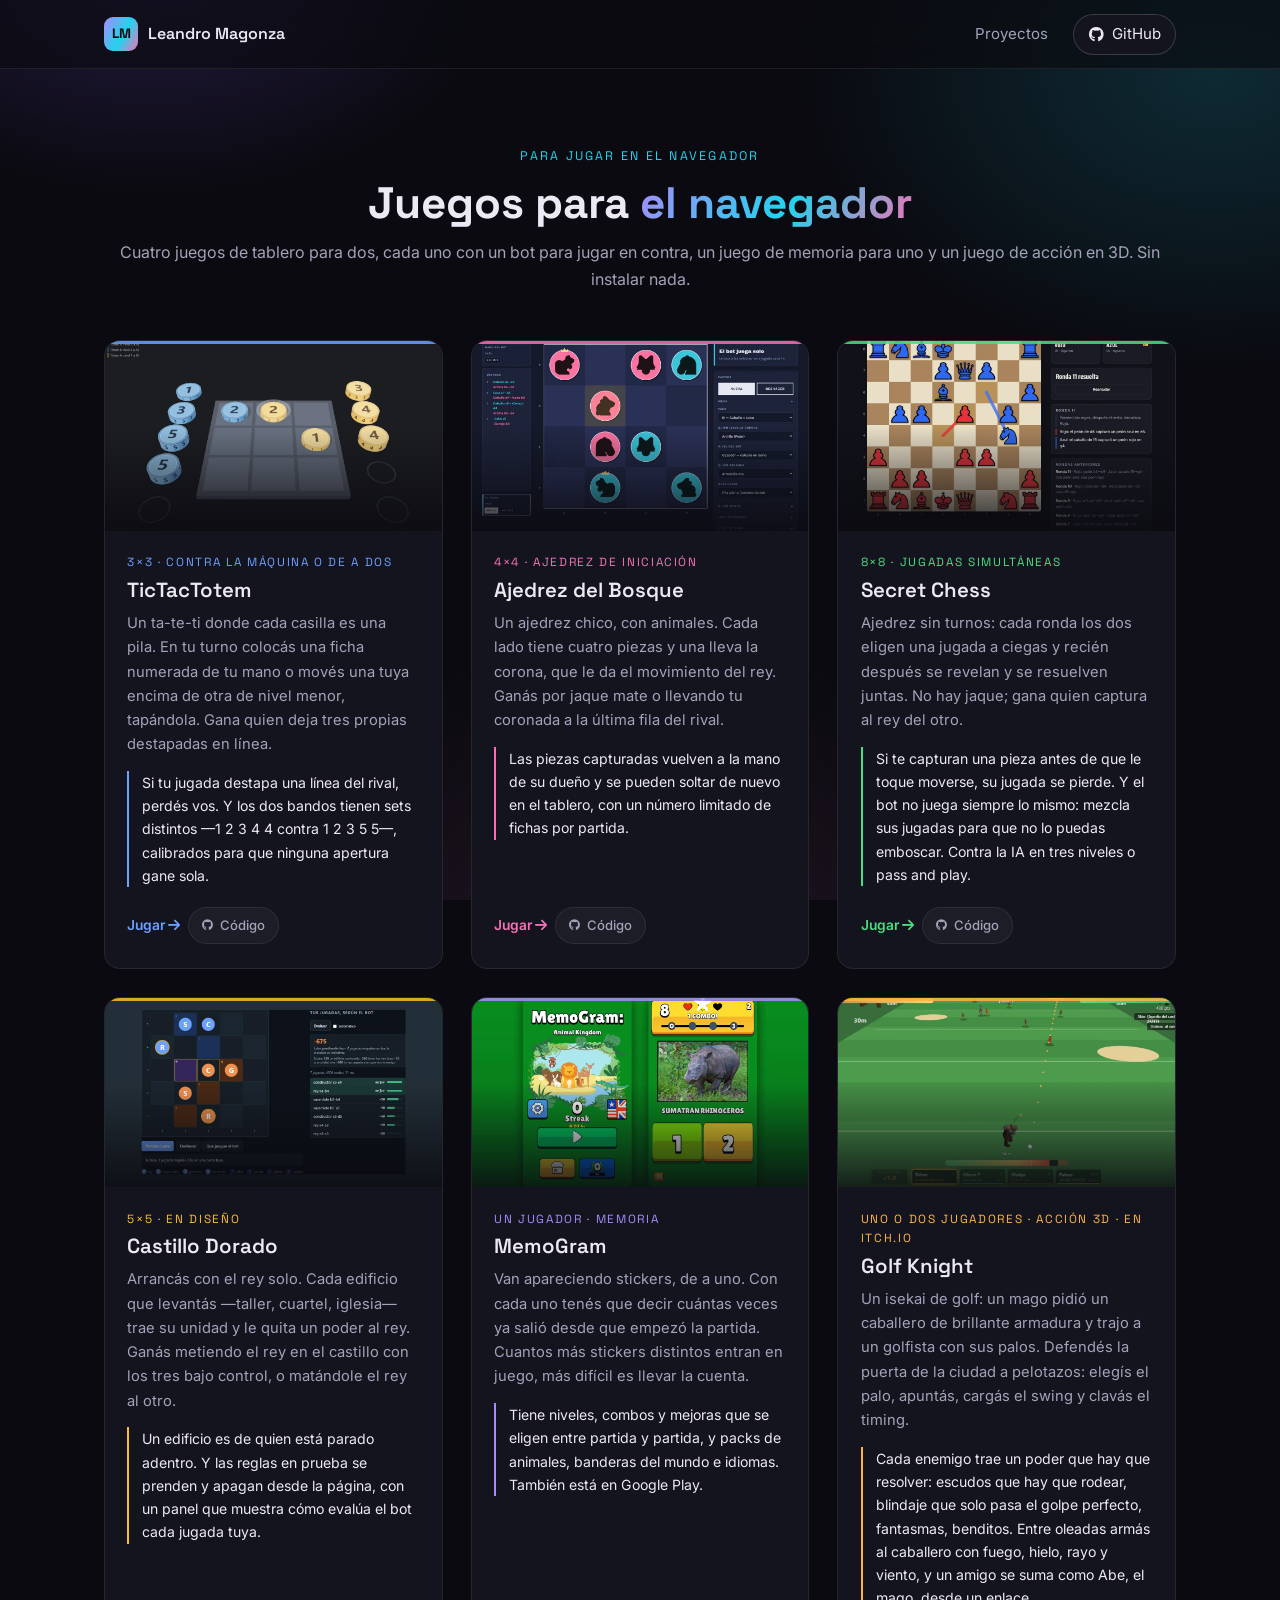
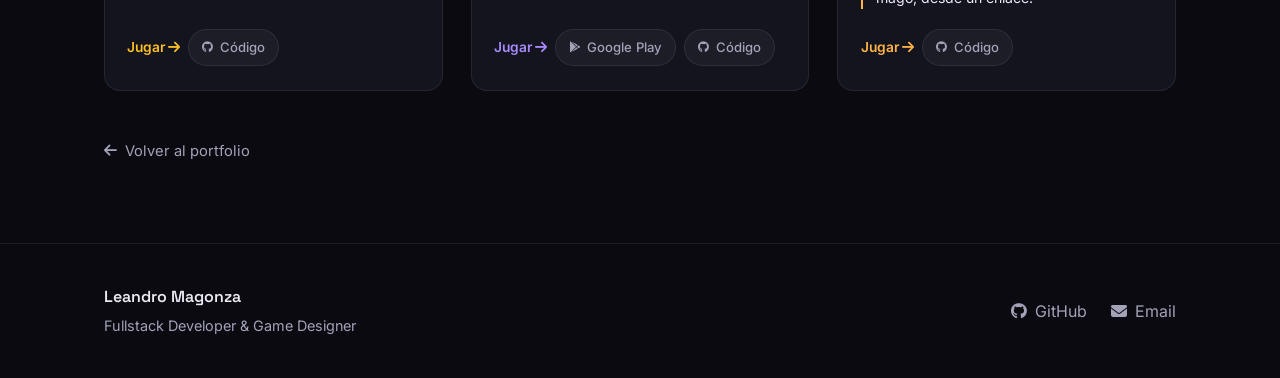
==== commit 9fd843f8: "Golf Knight se juega en itch.io: los enlaces y el texto de la tarjeta Co-Authored-By: Claude Opus 5." ====
--- a/games/index.html
+++ b/games/index.html
@@ -296,19 +296,19 @@
             alt="Golf Knight: un caballero con un palo de golf carga un tiro contra una estampida de goblins y esqueletos que avanza por un campo de golf hacia la puerta de la ciudad.">
         </div>
         <div class="project-card__body">
-          <p class="juego__meta">Un jugador · acción 3D · prototipo</p>
-          <h2 class="project-card__title">
-            <a href="https://leandromagonza.github.io/GolfKnight/">Golf Knight</a>
-          </h2>
-          <p class="project-card__desc">
-            Un hechizo pidió un gran guerrero y trajo a un golfista. Defendés la puerta de la
-            ciudad a pelotazos: apuntás con el mouse, cargás el swing y buscás el ángulo para
-            atravesar a varios enemigos de un solo tiro.
-          </p>
-          <p class="juego__distinto">
-            El driver es el único palo que hace daño; los otros preparan el tiro. El hierro
-            congela y saca escudos, el wedge empuja a la horda y el putter te teletransporta.
-            Cada oleada trae un enemigo nuevo y el palo que lo resuelve.
+          <p class="juego__meta">Uno o dos jugadores · acción 3D · en itch.io</p>
+          <h2 class="project-card__title">
+            <a href="https://forja-de-almas.itch.io/golf-knight">Golf Knight</a>
+          </h2>
+          <p class="project-card__desc">
+            Un isekai de golf: un mago pidió un caballero de brillante armadura y trajo a un
+            golfista con sus palos. Defendés la puerta de la ciudad a pelotazos: elegís el palo,
+            apuntás, cargás el swing y clavás el timing.
+          </p>
+          <p class="juego__distinto">
+            Cada enemigo trae un poder que hay que resolver: escudos que hay que rodear, blindaje
+            que solo pasa el golpe perfecto, fantasmas, benditos. Entre oleadas armás al caballero
+            con fuego, hielo, rayo y viento, y un amigo se suma como Abe, el mago, desde un enlace.
           </p>
           <div class="project-card__links">
             <span class="juego__jugar">Jugar <i class="fas fa-arrow-right"></i></span>
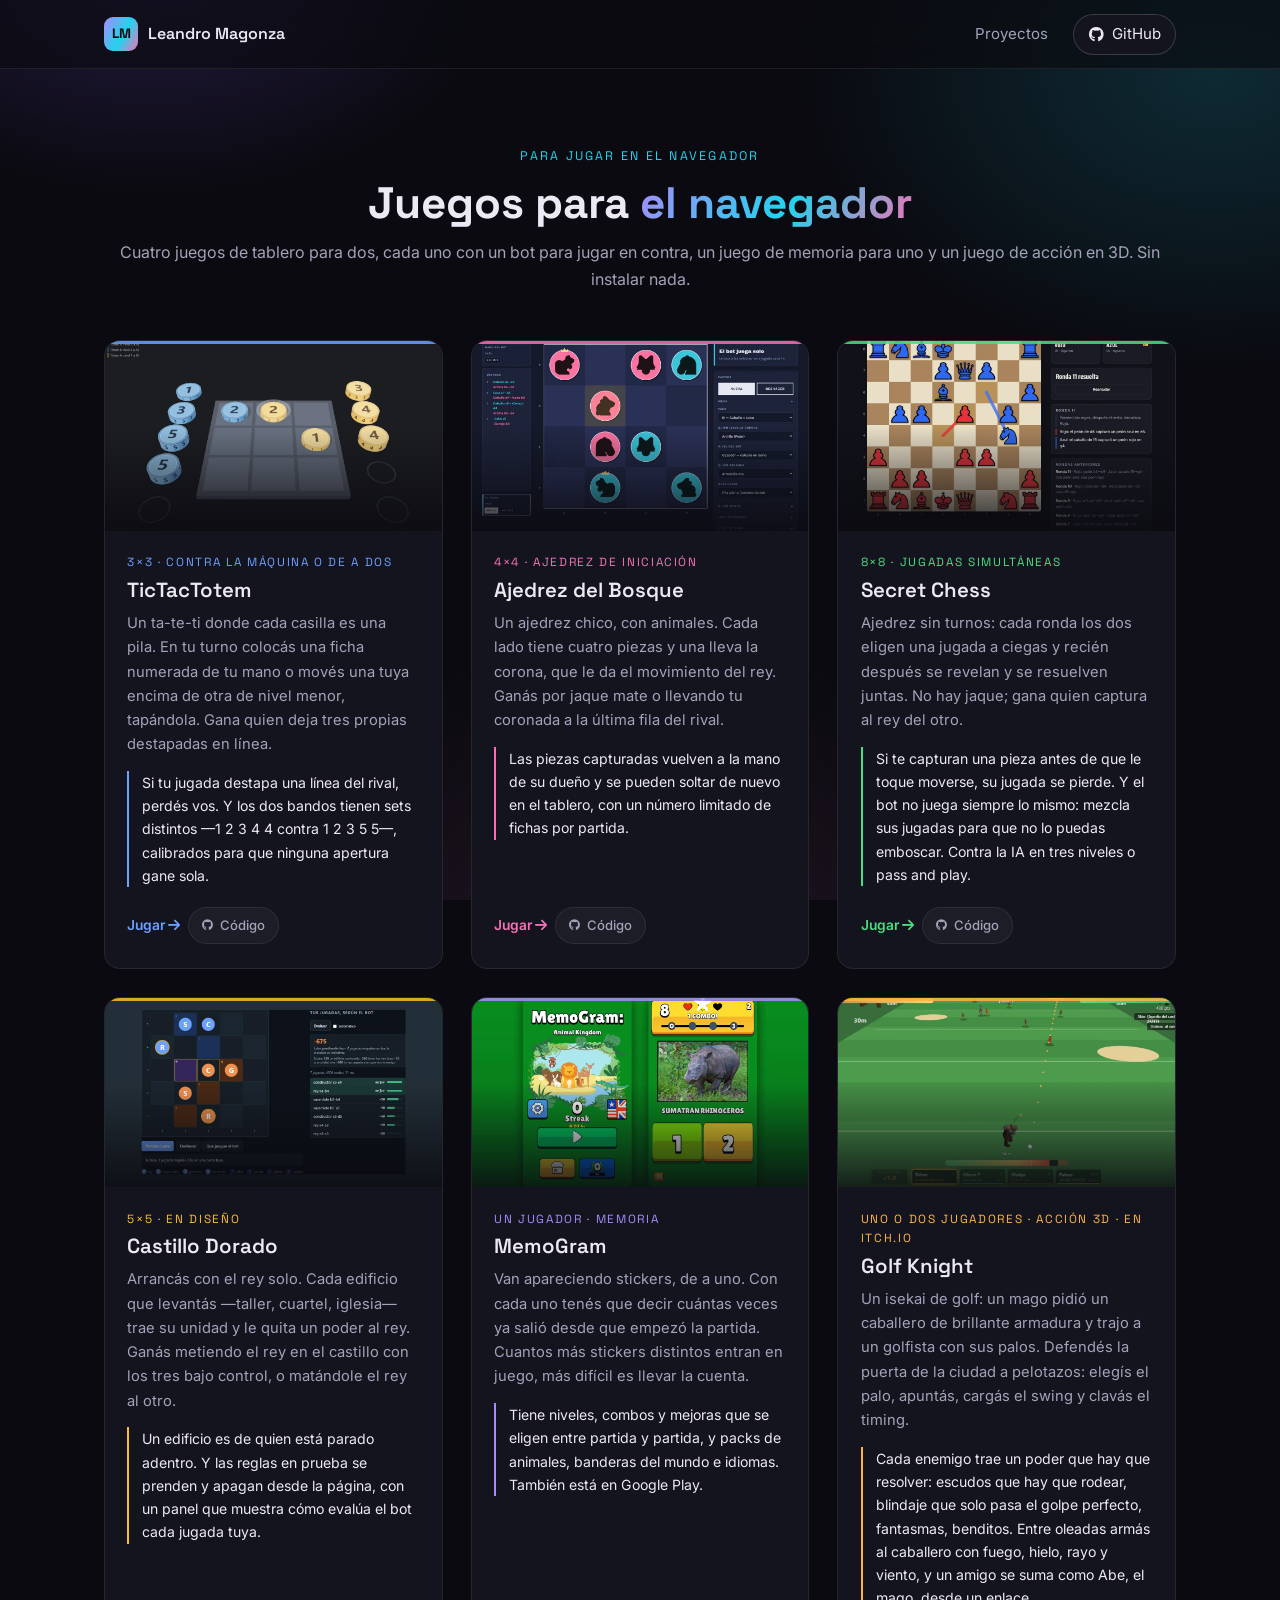
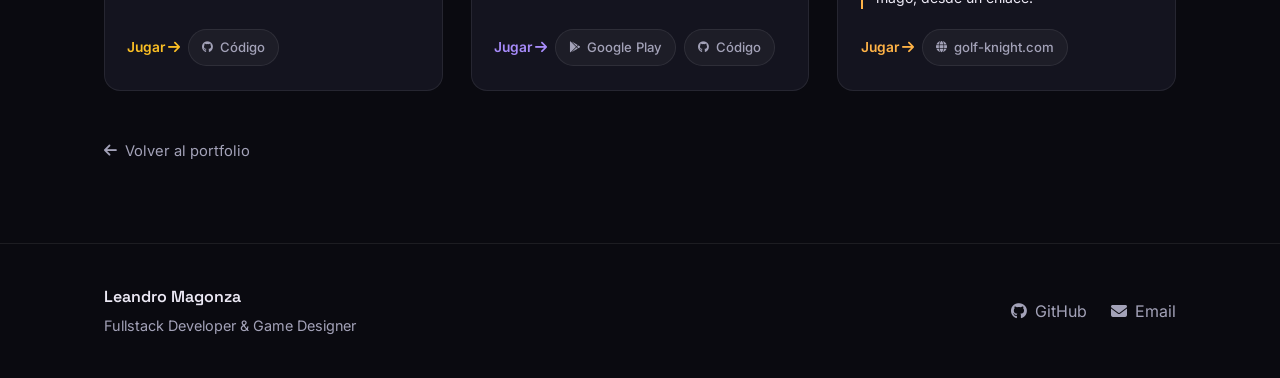
==== commit ec9480e9: "Golf Knight: GolfKnight/ reenvía a golf-knight.com (con el version.json de las apps viejas) y el enl" ====
--- a/games/index.html
+++ b/games/index.html
@@ -312,8 +312,8 @@
           </p>
           <div class="project-card__links">
             <span class="juego__jugar">Jugar <i class="fas fa-arrow-right"></i></span>
-            <a class="link-btn" href="https://github.com/LeandroMagonza/GolfKnight" target="_blank" rel="noopener">
-              <i class="fab fa-github"></i> Código
+            <a class="link-btn" href="https://golf-knight.com" target="_blank" rel="noopener">
+              <i class="fas fa-globe"></i> golf-knight.com
             </a>
           </div>
         </div>
